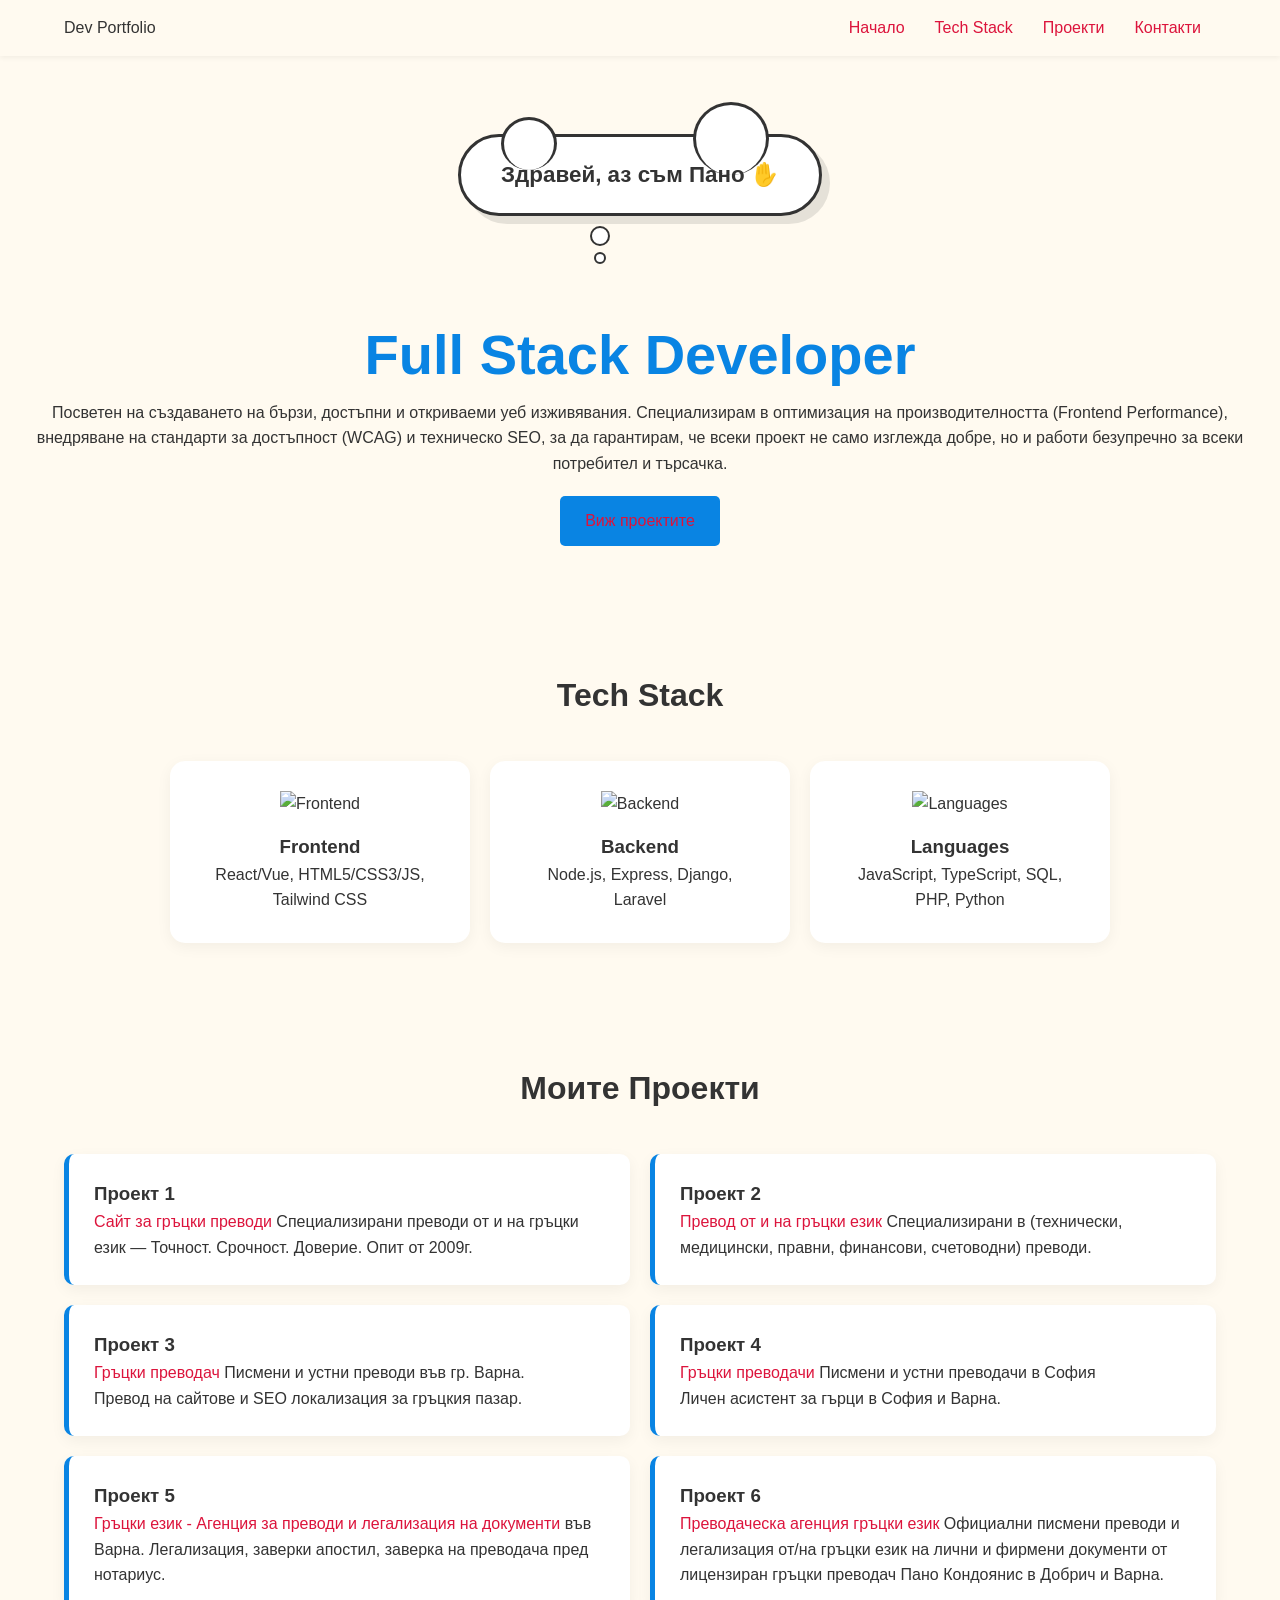
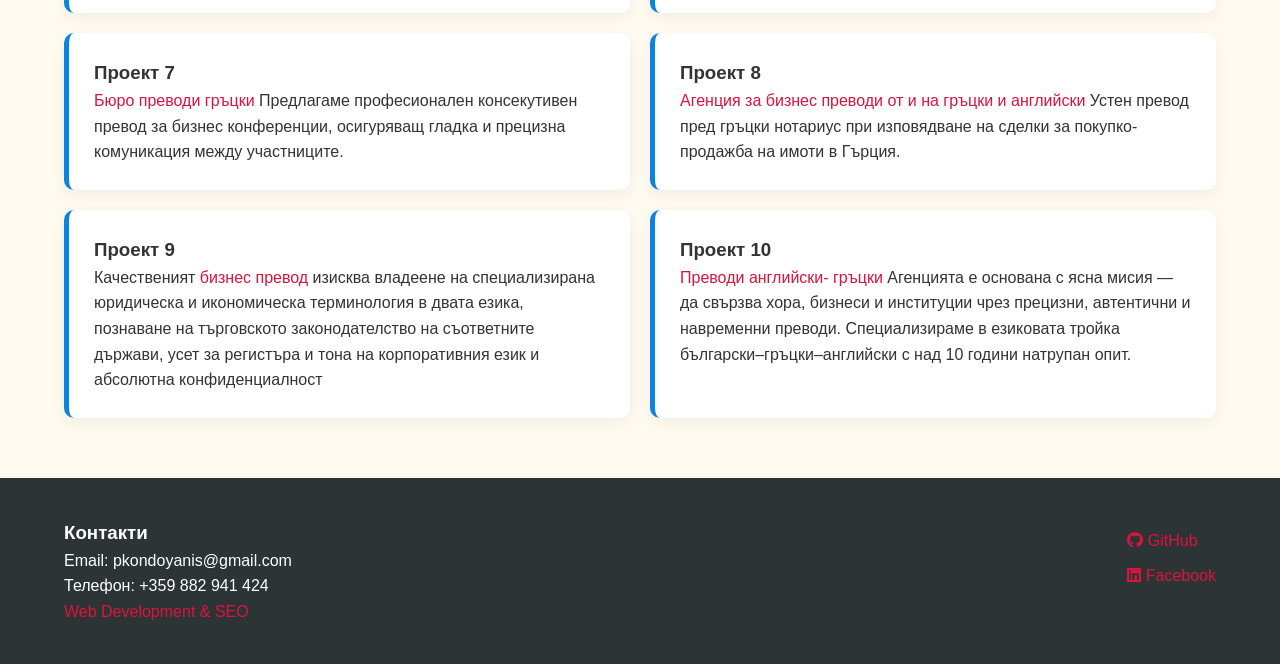
==== index.html @ e57775bc "упдате" ====
<!DOCTYPE html>
<html lang="bg">
<head>
    <meta charset="UTF-8">
    <meta name="viewport" content="width=device-width, initial-scale=1.0">
    <title>Full Stack Dev | Portfolio</title>
    <link rel="stylesheet" href="style.css">
    <link rel="stylesheet" href="https://cdnjs.cloudflare.com/ajax/libs/font-awesome/6.0.0/css/all.min.css">
</head>
<body>

    <nav>
        <div class="nav-container">
            <div class="logo">Dev Portfolio</div>
            <button class="hamburger" id="hamburger" aria-label="Menu">
                <i class="fas fa-bars"></i>
            </button>
            <ul class="nav-links" id="nav-links">
                <li><a href="#hero">Начало</a></li>
                <li><a href="#tech-stack">Tech Stack</a></li>
                <li><a href="#projects">Проекти</a></li>
                <li><a href="#contact">Контакти</a></li>
            </ul>
        </div>
    </nav>

  <header id="hero" class="hero">
    <div class="hero-content">
        <div class="cloud-wrapper">
            <div class="cloud-bubble">
                Здравей, аз съм Пано <span class="wave">✋</span>
            </div>
            <div class="cloud-dots">
                <div class="circle large"></div>
                <div class="circle small"></div>
            </div>
        </div>

        <h1> <span class="highlight">Full Stack Developer</span></h1>
        <p>Посветен на създаването на бързи, достъпни и откриваеми уеб изживявания. Специализирам в оптимизация на производителността (Frontend Performance), внедряване на стандарти за достъпност (WCAG) и техническо SEO, за да гарантирам, че всеки проект не само изглежда добре, но и работи безупречно за всеки потребител и търсачка.</p>
        <a href="#projects" class="btn">Виж проектите</a>
    </div>
</header>

    <section id="tech-stack" class="section">
        <h2 class="section-title">Tech Stack</h2>
        <div class="tech-container">
            <div class="tech-box">
                <img src="https://cdn-icons-png.flaticon.com/512/2210/2210153.png" alt="Frontend">
                <h3>Frontend</h3>
                <p>React/Vue, HTML5/CSS3/JS, Tailwind CSS</p>
            </div>
            <div class="tech-box">
                <img src="https://cdn-icons-png.flaticon.com/512/8099/8099241.png" alt="Backend">
                <h3>Backend</h3>
                <p>Node.js, Express, Django, Laravel</p>
            </div>
            <div class="tech-box">
                <img src="https://cdn-icons-png.flaticon.com/512/2721/2721620.png" alt="Languages">
                <h3>Languages</h3>
                <p>JavaScript, TypeScript, SQL, PHP, Python</p>
            </div>
        </div>
    </section>

    <section id="projects" class="section bg-alt">
        <h2 class="section-title">Моите Проекти</h2>
        <div class="project-grid">
            <div class="project-card"><h3>Проект 1</h3><p><a href="https://royal-band-5511.tel803.workers.dev/" target="_blank">Сайт за гръцки преводи</a> Специализирани преводи от и на гръцки език — Точност. Срочност. Доверие. Опит от 2009г.</p></div>
            <div class="project-card"><h3>Проект 2</h3><p><a href="https://elpak.github.io/greek-translation-services/" target="_blank">Превод от и на гръцки език</a> Специализирани в (технически, медицински, правни, финансови, счетоводни) преводи.</p></div>
            <div class="project-card"><h3>Проект 3</h3><p><a href="https://greek-translation-services.vercel.app/" target="_blank">Гръцки преводач</a> Писмени и устни преводи във гр. Варна.</p>Превод на сайтове и SEO локализация за гръцкия пазар.</div>
            <div class="project-card"><h3>Проект 4</h3><p><a href="https://greek-interpreter.netlify.app/" target="_blank">Гръцки преводачи</a> Писмени и устни преводачи в София</p> Личен асистент за гърци в София и Варна.</p></div>
            <div class="project-card"><h3>Проект 5</h3><p><a href="https://sites.google.com/view/gratski-prevodi-varna/" target="_blank">Гръцки език - Агенция за преводи и легализация на документи</a> във Варна. Легализация, заверки апостил, заверка на преводача пред нотариус.</p></div>
            <div class="project-card"><h3>Проект 6</h3><p><a href="https://zebra-minus-78785251.figma.site/" target="_blank">Преводаческа агенция гръцки език</a> Официални писмени преводи и легализация от/на гръцки език на лични и фирмени документи от лицензиран гръцки преводач Пано Кондоянис в Добрич и Варна.</p></div>
            <div class="project-card"><h3>Проект 7</h3><p><a href="https://prevodi-gratski.lovable.app/" target="_blank">Бюро преводи гръцки</a> Предлагаме професионален консекутивен превод за бизнес конференции, осигуряващ гладка и прецизна комуникация между участниците.</p></div>
            <div class="project-card"><h3>Проект 8</h3><p><a href="https://gratski-prevodach-varna.tilda.ws/" target="_blank">Агенция за бизнес преводи от и на гръцки и английски</a> Устен превод пред гръцки нотариус при изповядване на сделки за покупко-продажба на имоти в Гърция.</p></div>
            <div class="project-card"><h3>Проект 9</h3><p>Качественият <a href="https://prevodi.elpak.net/" target="_blank">бизнес превод</a> изисква владеене на специализирана юридическа и икономическа терминология в двата езика, познаване на търговското законодателство на съответните държави, усет за регистъра и тона на корпоративния език и абсолютна конфиденциалност</p></div>
            <div class="project-card"><h3>Проект 10</h3><p><a href="https://prevodi-trilingva-dqwbg82.gamma.site/" target="_blank">Преводи английски- гръцки</a> Агенцията е основана с ясна мисия — да свързва хора, бизнеси и институции чрез прецизни, автентични и навременни преводи. Специализираме в езиковата тройка български–гръцки–английски с над 10 години натрупан опит. </p></div>
        </div>
    </section>

    <footer id="contact">
        <div class="footer-container">
            <div class="footer-left">
                <h3>Контакти</h3>
                <p>Email: pkondoyanis@gmail.com</p>
                <p>Телефон: +359 882 941 424</p>
                <p><a href="https://blog7.org" target="_blank">Web Development & SEO</a></p>
            </div>
            <div class="footer-right">

                <div class="social-links">
                    <a href="https://github.com/elpak" target="_blank"><i class="fab fa-github"></i> GitHub</a>
                    <a href="https://www.facebook.com/pkontoyannis/" target="_blank"><i class="fab fa-linkedin"></i> Facebook</a>
                </div>
            </div>
        </div>
    </footer>

    <script src="script.js"></script>
</body>
</html>
---- style.css ----
/* Base */
* { margin: 0; padding: 0; box-sizing: border-box; }

body {
    background-color: #fffaf0;
    color: #333;
    font-family: 'Segoe UI', sans-serif;
    line-height: 1.6;
    padding-top: 70px;
}

/* Nav */
nav { background: #fffaf0; position: fixed; top: 0; width: 100%; z-index: 1000; box-shadow: 0 2px 5px rgba(0,0,0,0.05); }
.nav-container { display: flex; justify-content: space-between; align-items: center; padding: 15px 5%; }
.hamburger { background: none; border: none; font-size: 1.5rem; cursor: pointer; }
.nav-links { position: absolute; top: 60px; left: 0; width: 100%; background: #fffaf0; display: none; flex-direction: column; text-align: center; list-style: none; border-top: 1px solid #eee; }
.nav-links.active { display: flex; }
.nav-links li a { display: block; padding: 15px; text-decoration: none; color: #333; font-weight: 500; }

.cloud-wrapper {
    display: flex;
    flex-direction: column;
    align-items: center;
    justify-content: center;
    margin-bottom: 40px;
    width: 100%;
}

.cloud-bubble {
    position: relative;
    background: #ffffff;
    border: 3px solid #333;
    border-radius: 50px;
    padding: 20px 40px;
    font-size: 1.4rem;
    font-weight: 800;
    color: #333;
    box-shadow: 8px 8px 0px rgba(0, 0, 0, 0.1);
    z-index: 2;
}

.cloud-bubble::before,
.cloud-bubble::after {
    content: '';
    position: absolute;
    background: #ffffff;
    border: 3px solid #333;
    z-index: -1;
}

.cloud-bubble::before {
    width: 50px;
    height: 50px;
    top: -20px;
    left: 40px;
    border-radius: 50%;
    border-bottom: none;
}

.cloud-bubble::after {
    width: 70px;
    height: 70px;
    top: -35px;
    right: 50px;
    border-radius: 50%;
    border-bottom: none;
}

.cloud-dots {
    display: flex;
    flex-direction: column;
    align-items: center;
    margin-top: 10px;
    margin-right: 80px;
}

.circle {
    background: #ffffff;
    border: 2px solid #333;
    border-radius: 50%;
    margin-bottom: 6px;
}

.circle.large {
    width: 20px;
    height: 20px;
}

.circle.small {
    width: 12px;
    height: 12px;
}

.wave {
    display: inline-block;
    animation: wave-animation 2.5s infinite;
    transform-origin: 70% 70%;
}

@keyframes wave-animation {
    0%, 100% { transform: rotate(0deg); }
    10%, 30% { transform: rotate(14deg); }
    20% { transform: rotate(-8deg); }
    40% { transform: rotate(-4deg); }
    50% { transform: rotate(10deg); }
}

/* Hero */
.hero { height: 60vh; display: flex; align-items: center; justify-content: center; text-align: center; padding: 0 20px; }
.hero h1 { font-size: 2.2rem; }
.highlight { color: #0984e3; }
.btn { display: inline-block; padding: 12px 25px; background: #0984e3; color: white; text-decoration: none; border-radius: 5px; margin-top: 20px; }

/* Tech Stack */
.section { padding: 60px 5%; }
.section-title { text-align: center; margin-bottom: 40px; font-size: 2rem; }

.tech-container {
    display: flex;
    flex-direction: column;
    gap: 20px;
}

.tech-box {
    background: white;
    padding: 30px;
    border-radius: 15px;
    text-align: center;
    box-shadow: 0 4px 15px rgba(0,0,0,0.05);
}

.tech-box img {
    width: 60px;
    height: 60px;
    margin-bottom: 15px;
}

/* Projects */
.project-grid {
    display: grid;
    grid-template-columns: 1fr;
    gap: 20px;
}

.project-card {
    background: white;
    padding: 25px;
    border-radius: 10px;
    border-left: 5px solid #0984e3;
    box-shadow: 0 5px 15px rgba(0,0,0,0.05);
}
/* Links */
a,
a:visited,
a:hover,
a:active {
    color: crimson !important;
    text-decoration: none;
}

nav a,
nav a:visited,
footer a,
footer a:visited {
    color: crimson !important;
}

/* Footer */
footer { background: #2d3436; color: white; padding: 40px 5%; }
.footer-container { display: flex; flex-direction: column; gap: 30px; }
.social-links a { color: #aaa; text-decoration: none; display: block; margin-top: 10px; }

/* Desktop Version */
@media (min-width: 768px) {
    .hamburger { display: none; }
    .nav-links { display: flex; flex-direction: row; position: static; width: auto; border: none; }
    .nav-links li a { padding: 0 15px; }

    .tech-container {
        flex-direction: row;
        justify-content: center;
    }
    .tech-box { flex: 1; max-width: 300px; }

    .project-grid {
        grid-template-columns: 1fr 1fr; /* 2 колони на десктоп */
    }

    .footer-container {
        flex-direction: row;
        justify-content: space-between;
    }

    .hero h1 { font-size: 3.5rem; }
}
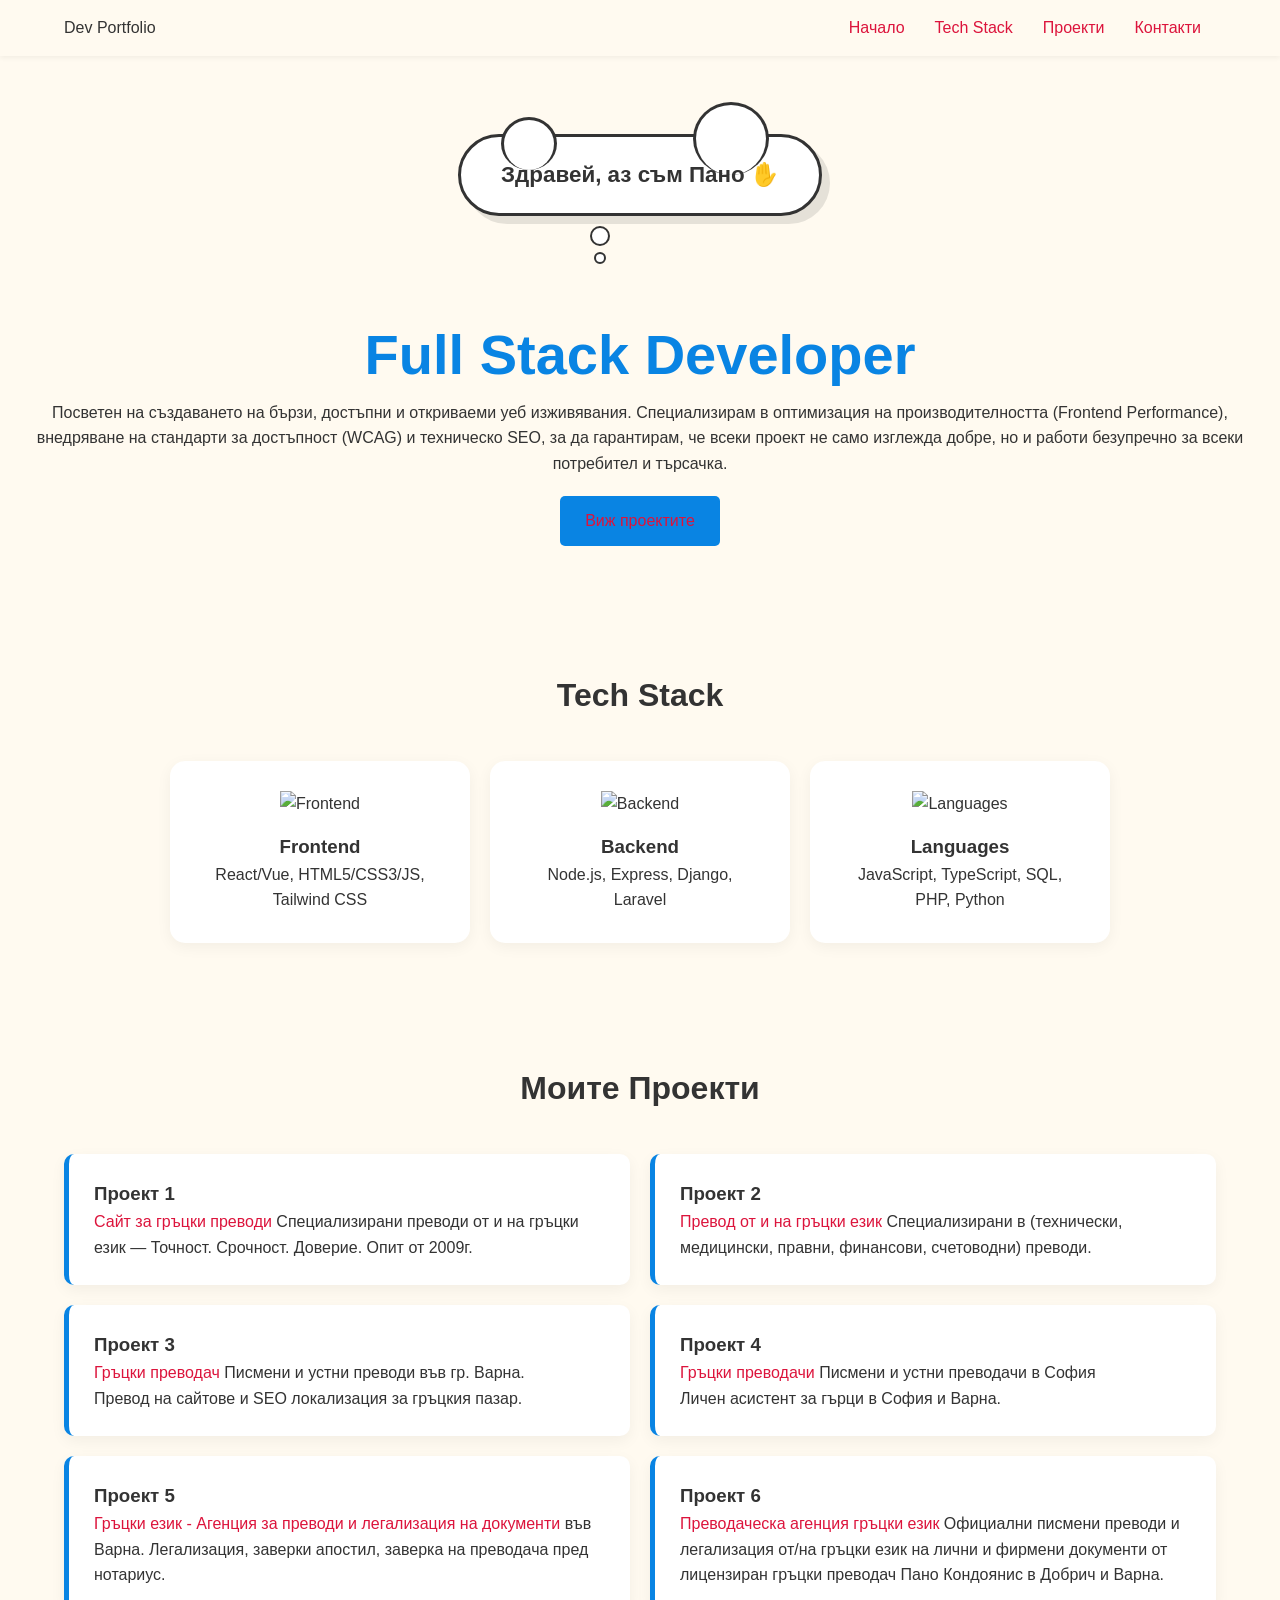
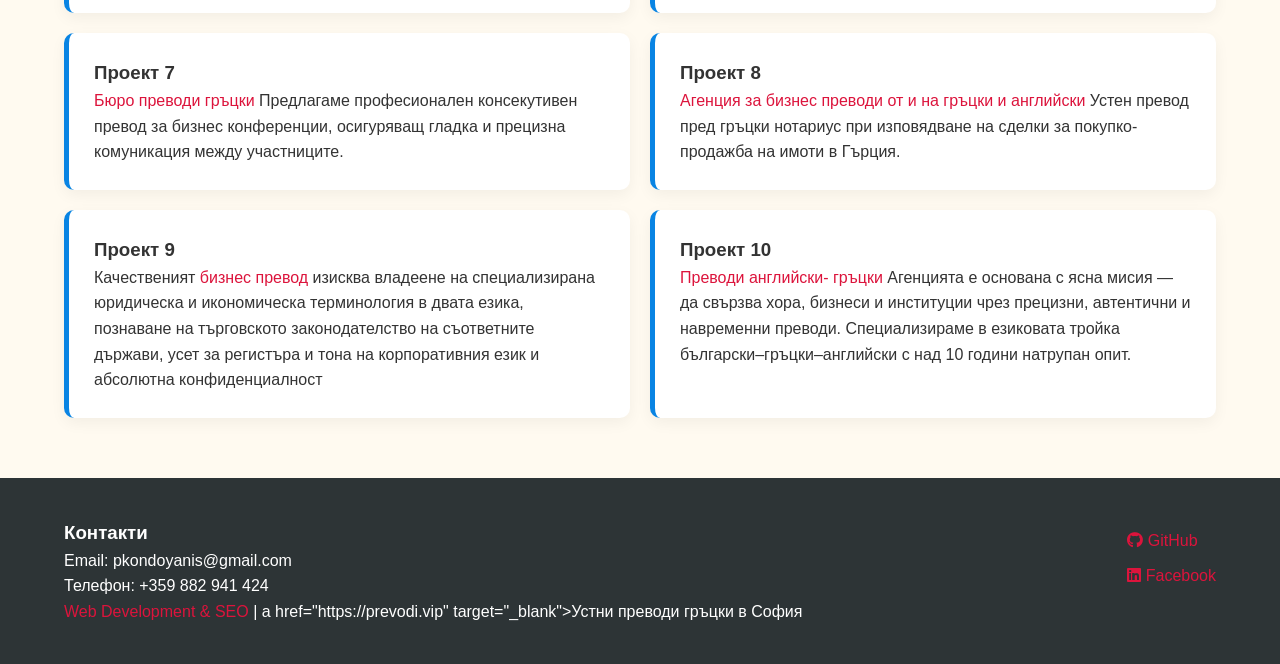
==== commit fdc0e747: "Add new link for translation services in footer" ====
--- a/index.html
+++ b/index.html
@@ -3,6 +3,7 @@
 <head>
     <meta charset="UTF-8">
     <meta name="viewport" content="width=device-width, initial-scale=1.0">
+    <meta name="google-site-verification" content="k71op_gUluDz7SRSH3FgxTsUaLcIEqt1rFbhGIMDWec" />
     <title>Full Stack Dev | Portfolio</title>
     <link rel="stylesheet" href="style.css">
     <link rel="stylesheet" href="https://cdnjs.cloudflare.com/ajax/libs/font-awesome/6.0.0/css/all.min.css">
@@ -85,7 +86,7 @@
                 <h3>Контакти</h3>
                 <p>Email: pkondoyanis@gmail.com</p>
                 <p>Телефон: +359 882 941 424</p>
-                <p><a href="https://blog7.org" target="_blank">Web Development & SEO</a></p>
+                <p><a href="https://blog7.org" target="_blank">Web Development & SEO</a> | a href="https://prevodi.vip" target="_blank">Устни преводи гръцки в София</a>  </p>
             </div>
             <div class="footer-right">
 
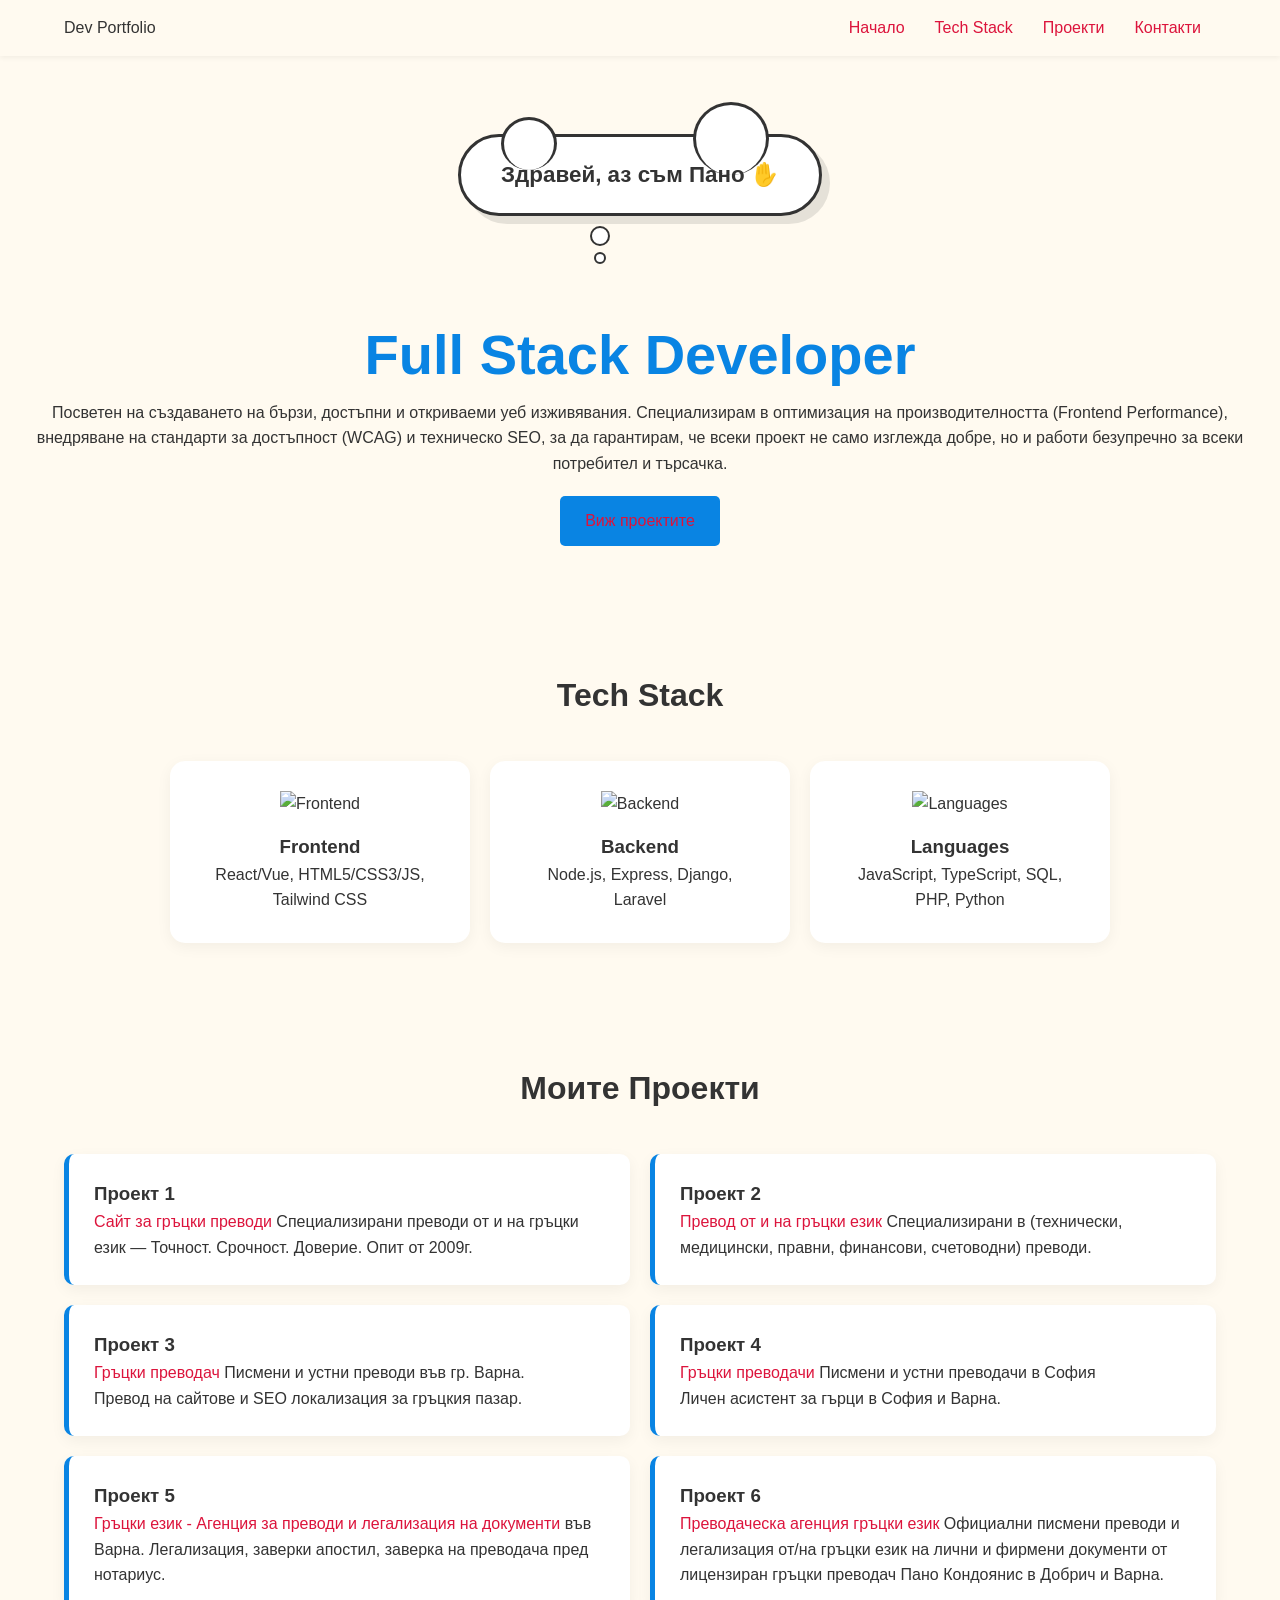
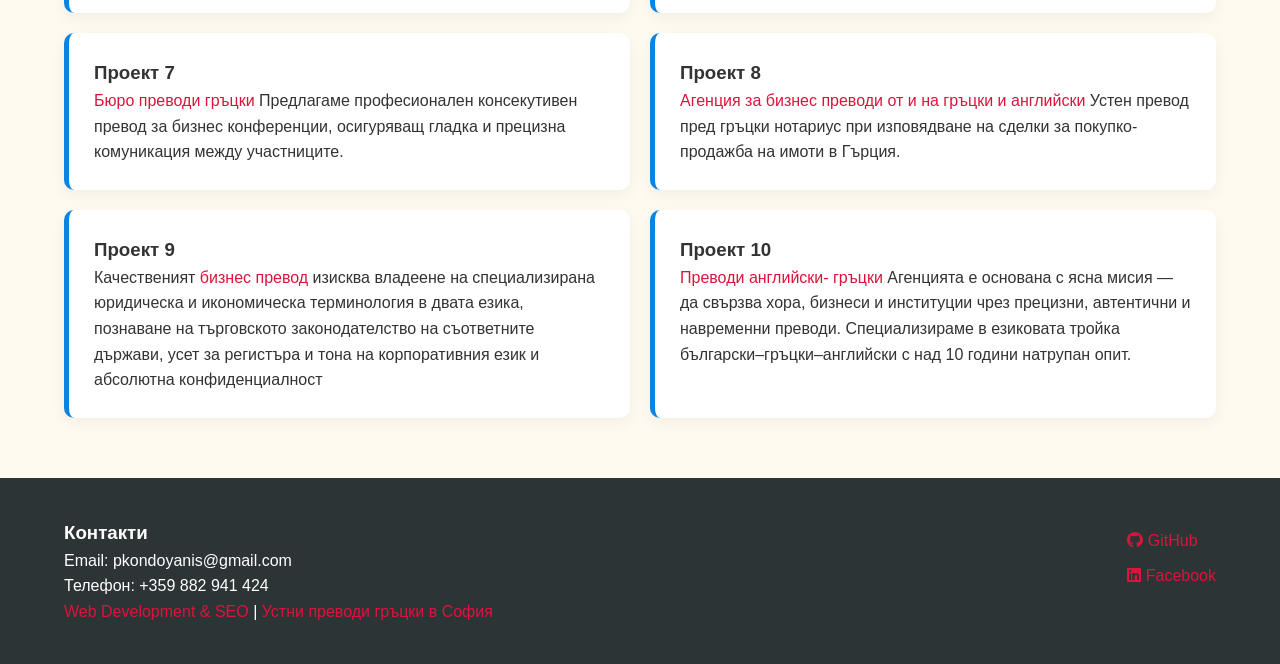
==== commit 71dd39f4: "Fix anchor tag formatting in footer section" ====
--- a/index.html
+++ b/index.html
@@ -86,7 +86,7 @@
                 <h3>Контакти</h3>
                 <p>Email: pkondoyanis@gmail.com</p>
                 <p>Телефон: +359 882 941 424</p>
-                <p><a href="https://blog7.org" target="_blank">Web Development & SEO</a> | a href="https://prevodi.vip" target="_blank">Устни преводи гръцки в София</a>  </p>
+                <p><a href="https://blog7.org" target="_blank">Web Development & SEO</a> | <a href="https://prevodi.vip" target="_blank">Устни преводи гръцки в София</a></p>
             </div>
             <div class="footer-right">
 
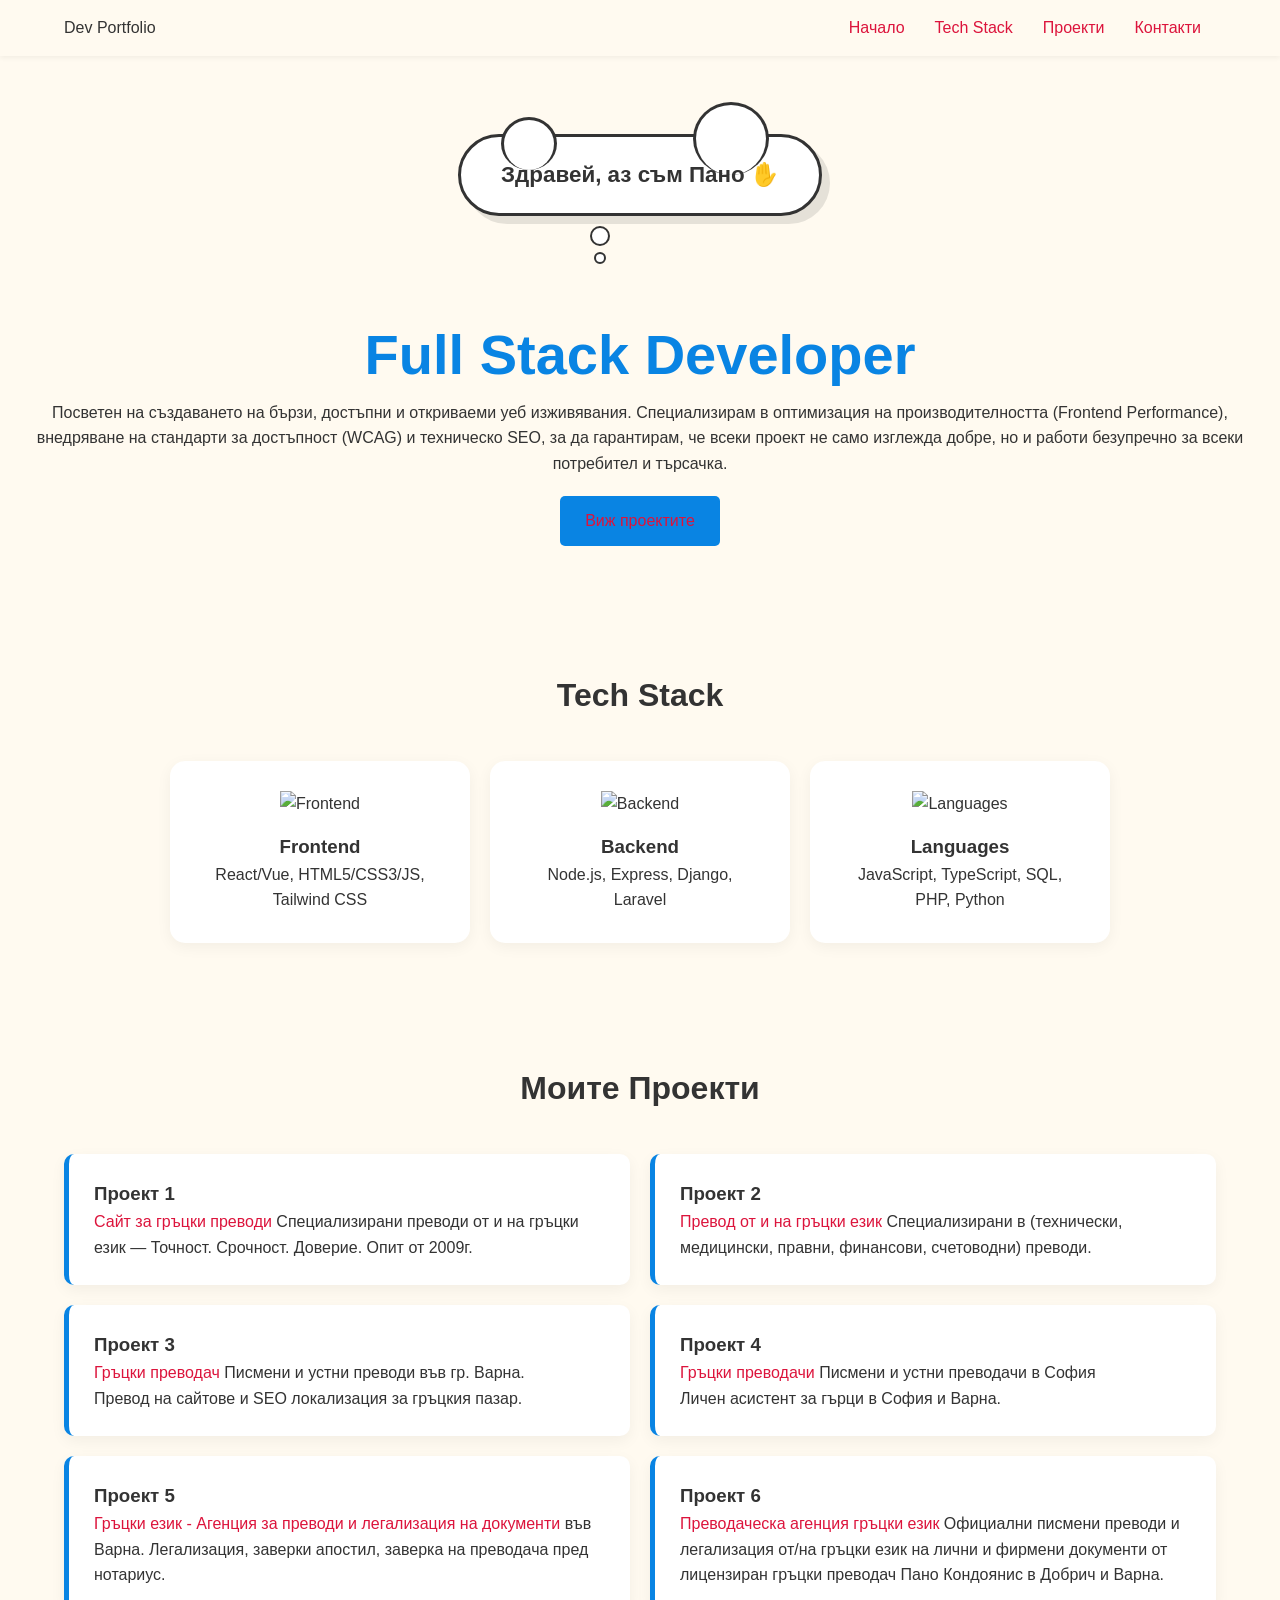
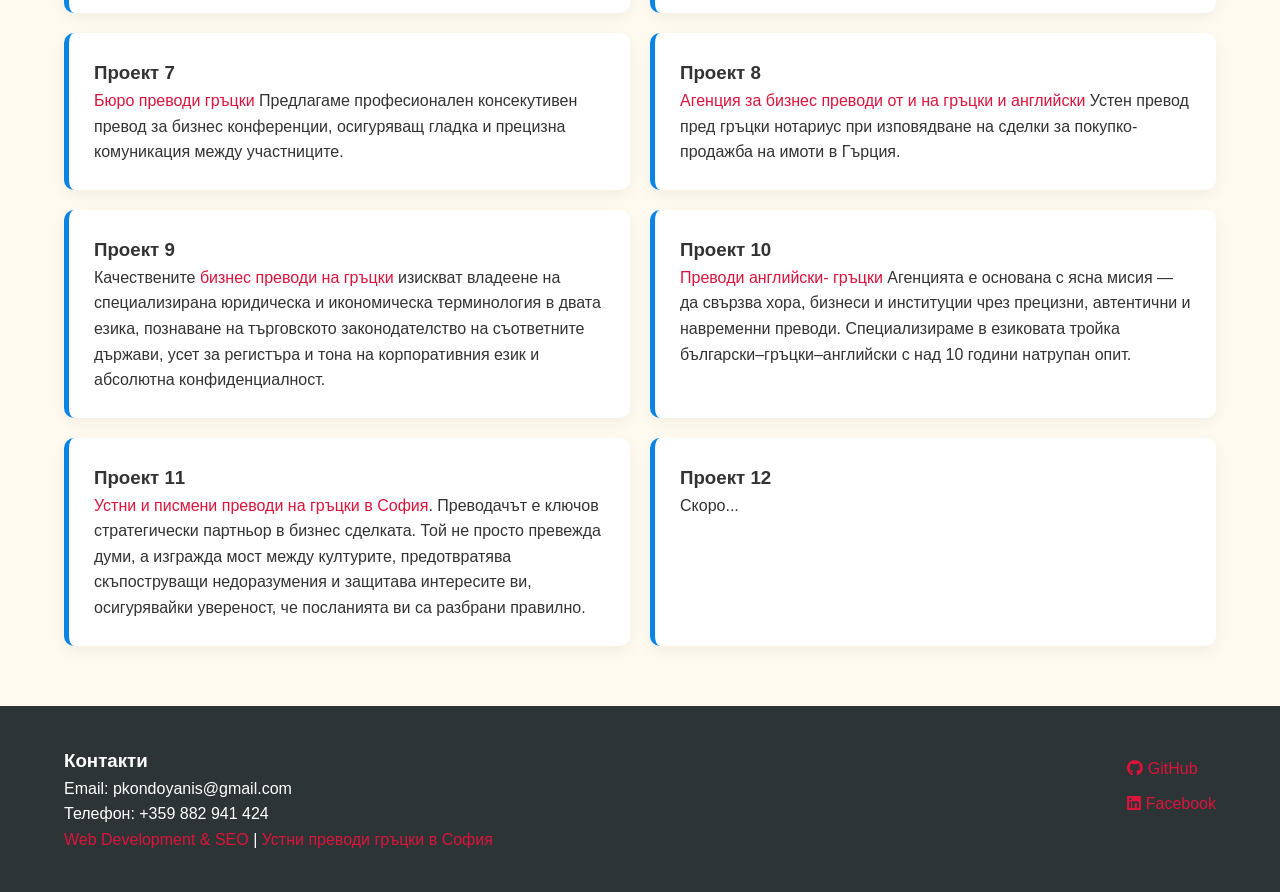
==== commit fa764b48: "Revise project cards and add new entries Updated project descriptions and added new projects." ====
--- a/index.html
+++ b/index.html
@@ -75,9 +75,11 @@
             <div class="project-card"><h3>Проект 6</h3><p><a href="https://zebra-minus-78785251.figma.site/" target="_blank">Преводаческа агенция гръцки език</a> Официални писмени преводи и легализация от/на гръцки език на лични и фирмени документи от лицензиран гръцки преводач Пано Кондоянис в Добрич и Варна.</p></div>
             <div class="project-card"><h3>Проект 7</h3><p><a href="https://prevodi-gratski.lovable.app/" target="_blank">Бюро преводи гръцки</a> Предлагаме професионален консекутивен превод за бизнес конференции, осигуряващ гладка и прецизна комуникация между участниците.</p></div>
             <div class="project-card"><h3>Проект 8</h3><p><a href="https://gratski-prevodach-varna.tilda.ws/" target="_blank">Агенция за бизнес преводи от и на гръцки и английски</a> Устен превод пред гръцки нотариус при изповядване на сделки за покупко-продажба на имоти в Гърция.</p></div>
-            <div class="project-card"><h3>Проект 9</h3><p>Качественият <a href="https://prevodi.elpak.net/" target="_blank">бизнес превод</a> изисква владеене на специализирана юридическа и икономическа терминология в двата езика, познаване на търговското законодателство на съответните държави, усет за регистъра и тона на корпоративния език и абсолютна конфиденциалност</p></div>
+            <div class="project-card"><h3>Проект 9</h3><p>Качествените <a href="https://prevodi.elpak.net/" target="_blank">бизнес преводи на гръцки</a> изискват владеене на специализирана юридическа и икономическа терминология в двата езика, познаване на търговското законодателство на съответните държави, усет за регистъра и тона на корпоративния език и абсолютна конфиденциалност.</p></div>
             <div class="project-card"><h3>Проект 10</h3><p><a href="https://prevodi-trilingva-dqwbg82.gamma.site/" target="_blank">Преводи английски- гръцки</a> Агенцията е основана с ясна мисия — да свързва хора, бизнеси и институции чрез прецизни, автентични и навременни преводи. Специализираме в езиковата тройка български–гръцки–английски с над 10 години натрупан опит. </p></div>
-        </div>
+            <div class="project-card"><h3>Проект 11</h3><p> <a href="https://prevodi.vip/" target="_blank">Устни и писмени преводи на гръцки в София</a>. Преводачът е ключов стратегически партньор в бизнес сделката. Той не просто превежда думи, а изгражда мост между културите, предотвратява скъпоструващи недоразумения и защитава интересите ви, осигурявайки увереност, че посланията ви са разбрани правилно. </p></div>
+            <div class="project-card"><h3>Проект 12</h3><p>Скоро...</p>
+                </div>
     </section>
 
     <footer id="contact">
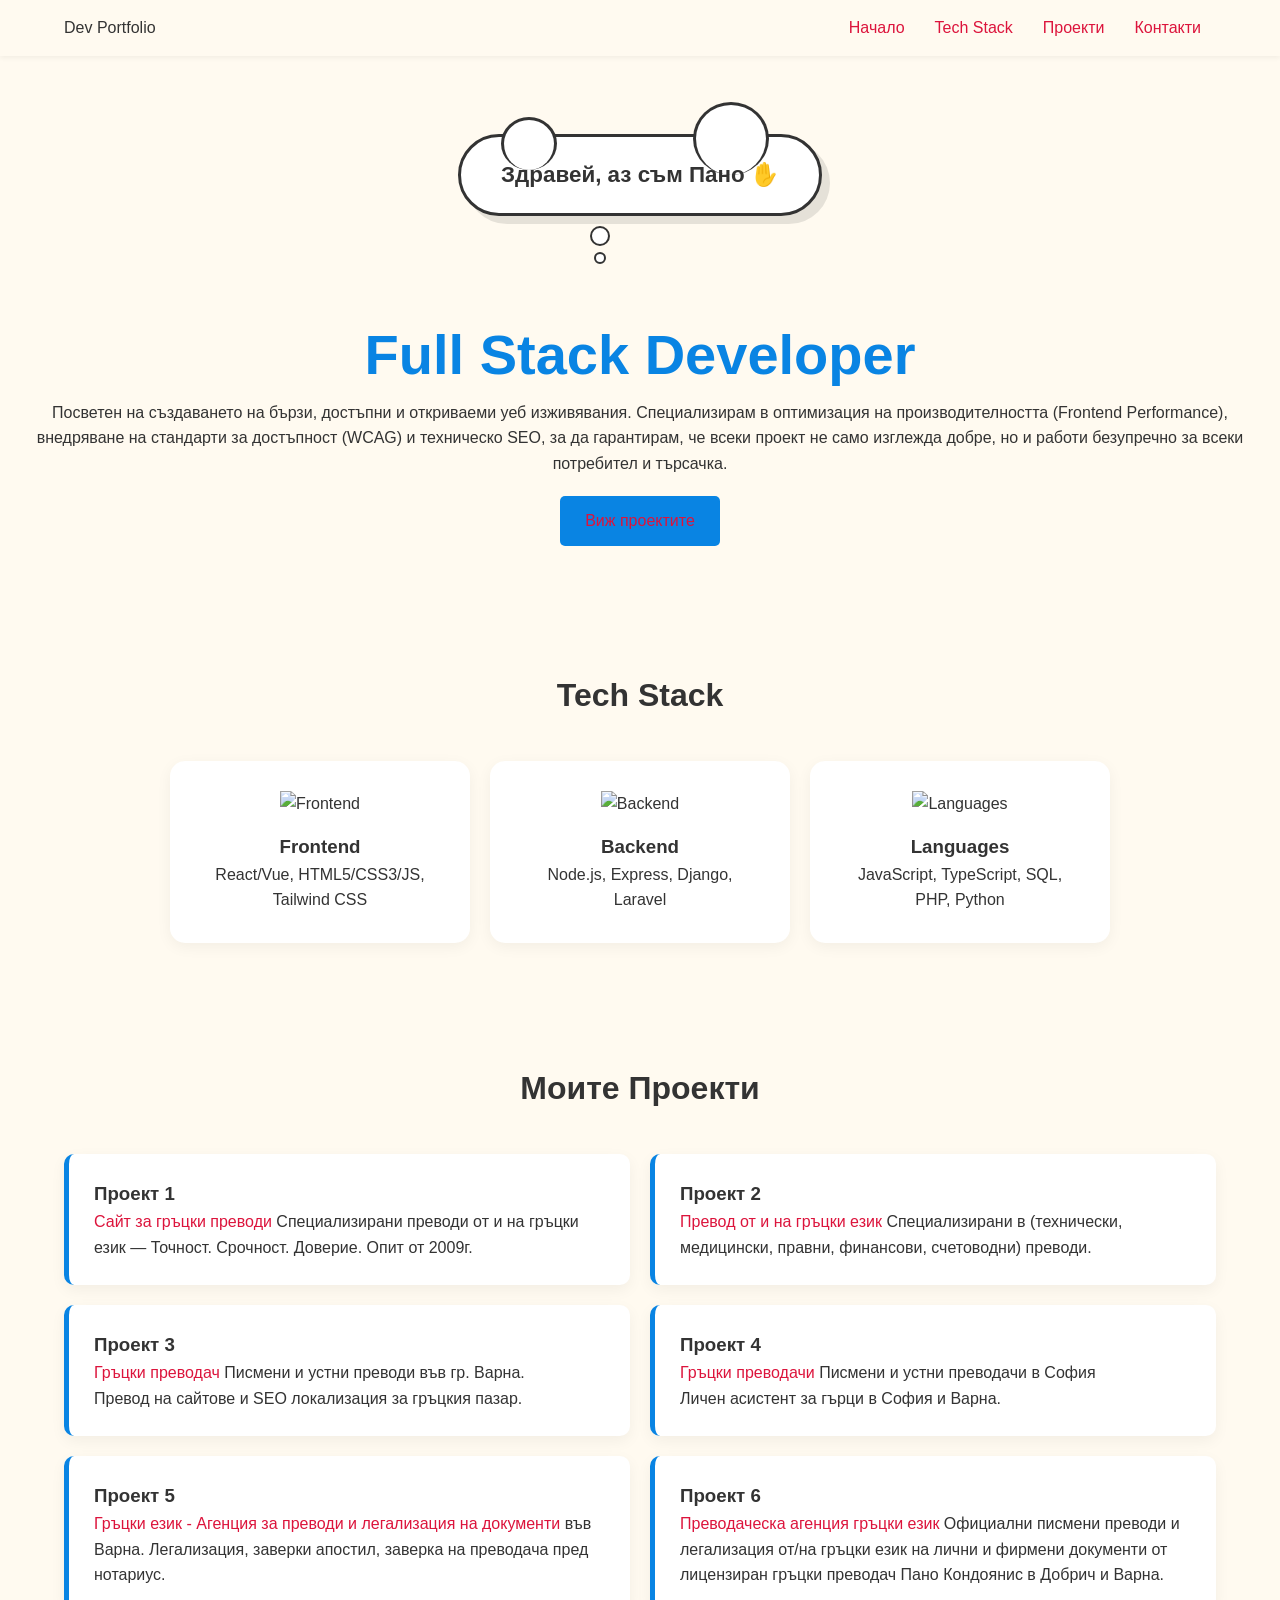
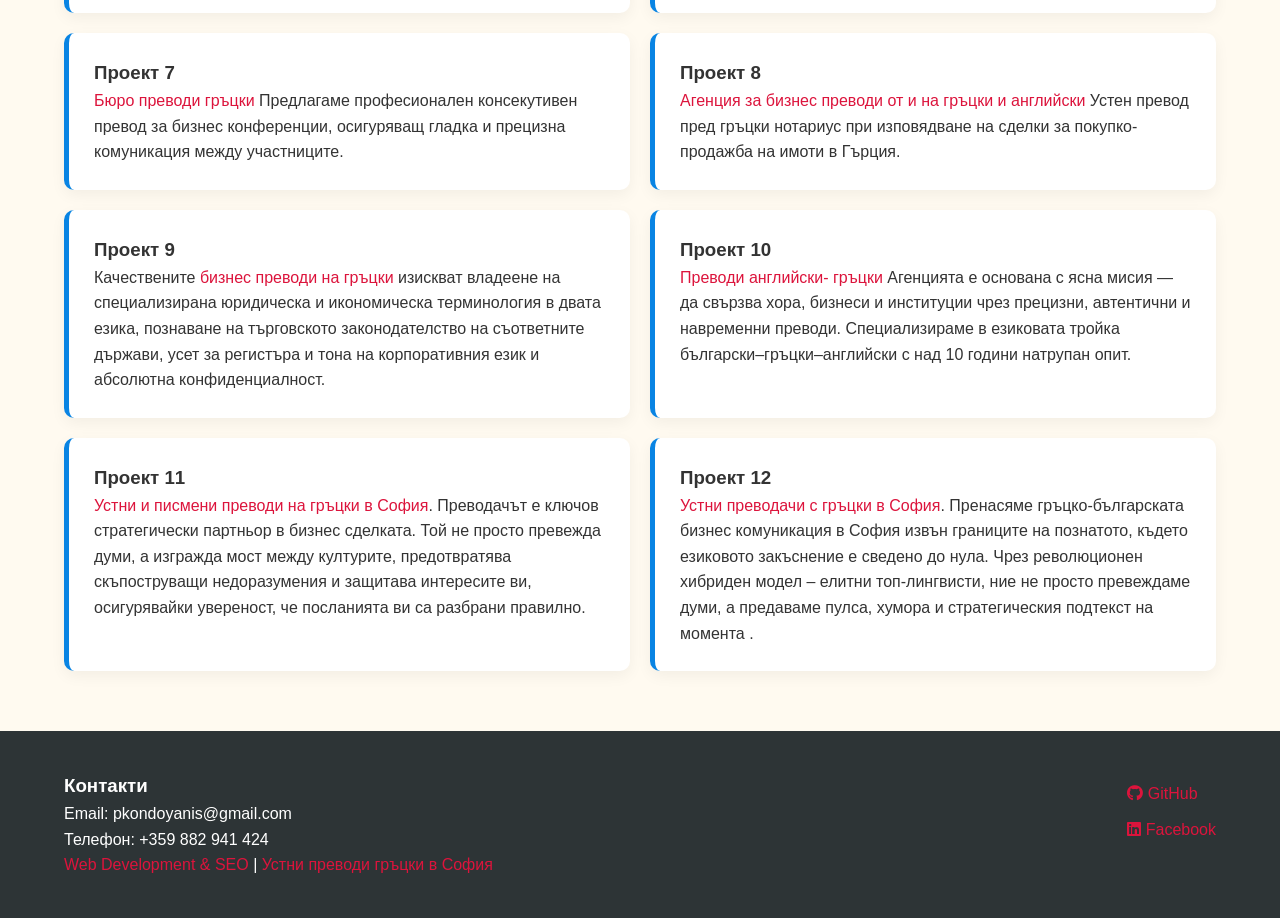
==== commit d6172da3: "Update project 12 with new link and description" ====
--- a/index.html
+++ b/index.html
@@ -78,7 +78,7 @@
             <div class="project-card"><h3>Проект 9</h3><p>Качествените <a href="https://prevodi.elpak.net/" target="_blank">бизнес преводи на гръцки</a> изискват владеене на специализирана юридическа и икономическа терминология в двата езика, познаване на търговското законодателство на съответните държави, усет за регистъра и тона на корпоративния език и абсолютна конфиденциалност.</p></div>
             <div class="project-card"><h3>Проект 10</h3><p><a href="https://prevodi-trilingva-dqwbg82.gamma.site/" target="_blank">Преводи английски- гръцки</a> Агенцията е основана с ясна мисия — да свързва хора, бизнеси и институции чрез прецизни, автентични и навременни преводи. Специализираме в езиковата тройка български–гръцки–английски с над 10 години натрупан опит. </p></div>
             <div class="project-card"><h3>Проект 11</h3><p> <a href="https://prevodi.vip/" target="_blank">Устни и писмени преводи на гръцки в София</a>. Преводачът е ключов стратегически партньор в бизнес сделката. Той не просто превежда думи, а изгражда мост между културите, предотвратява скъпоструващи недоразумения и защитава интересите ви, осигурявайки увереност, че посланията ви са разбрани правилно. </p></div>
-            <div class="project-card"><h3>Проект 12</h3><p>Скоро...</p>
+            <div class="project-card"><h3>Проект 12</h3><p><a href="https://greek-prevodi.techboxood.workers.dev/" target="_blank">Устни преводачи с гръцки в София</a>. Пренасяме гръцко-българската бизнес комуникация в София извън границите на познатото, където езиковото закъснение е сведено до нула. Чрез революционен хибриден модел – елитни топ-лингвисти, ние не просто превеждаме думи, а предаваме пулса, хумора и стратегическия подтекст на момента .</p>
                 </div>
     </section>
 
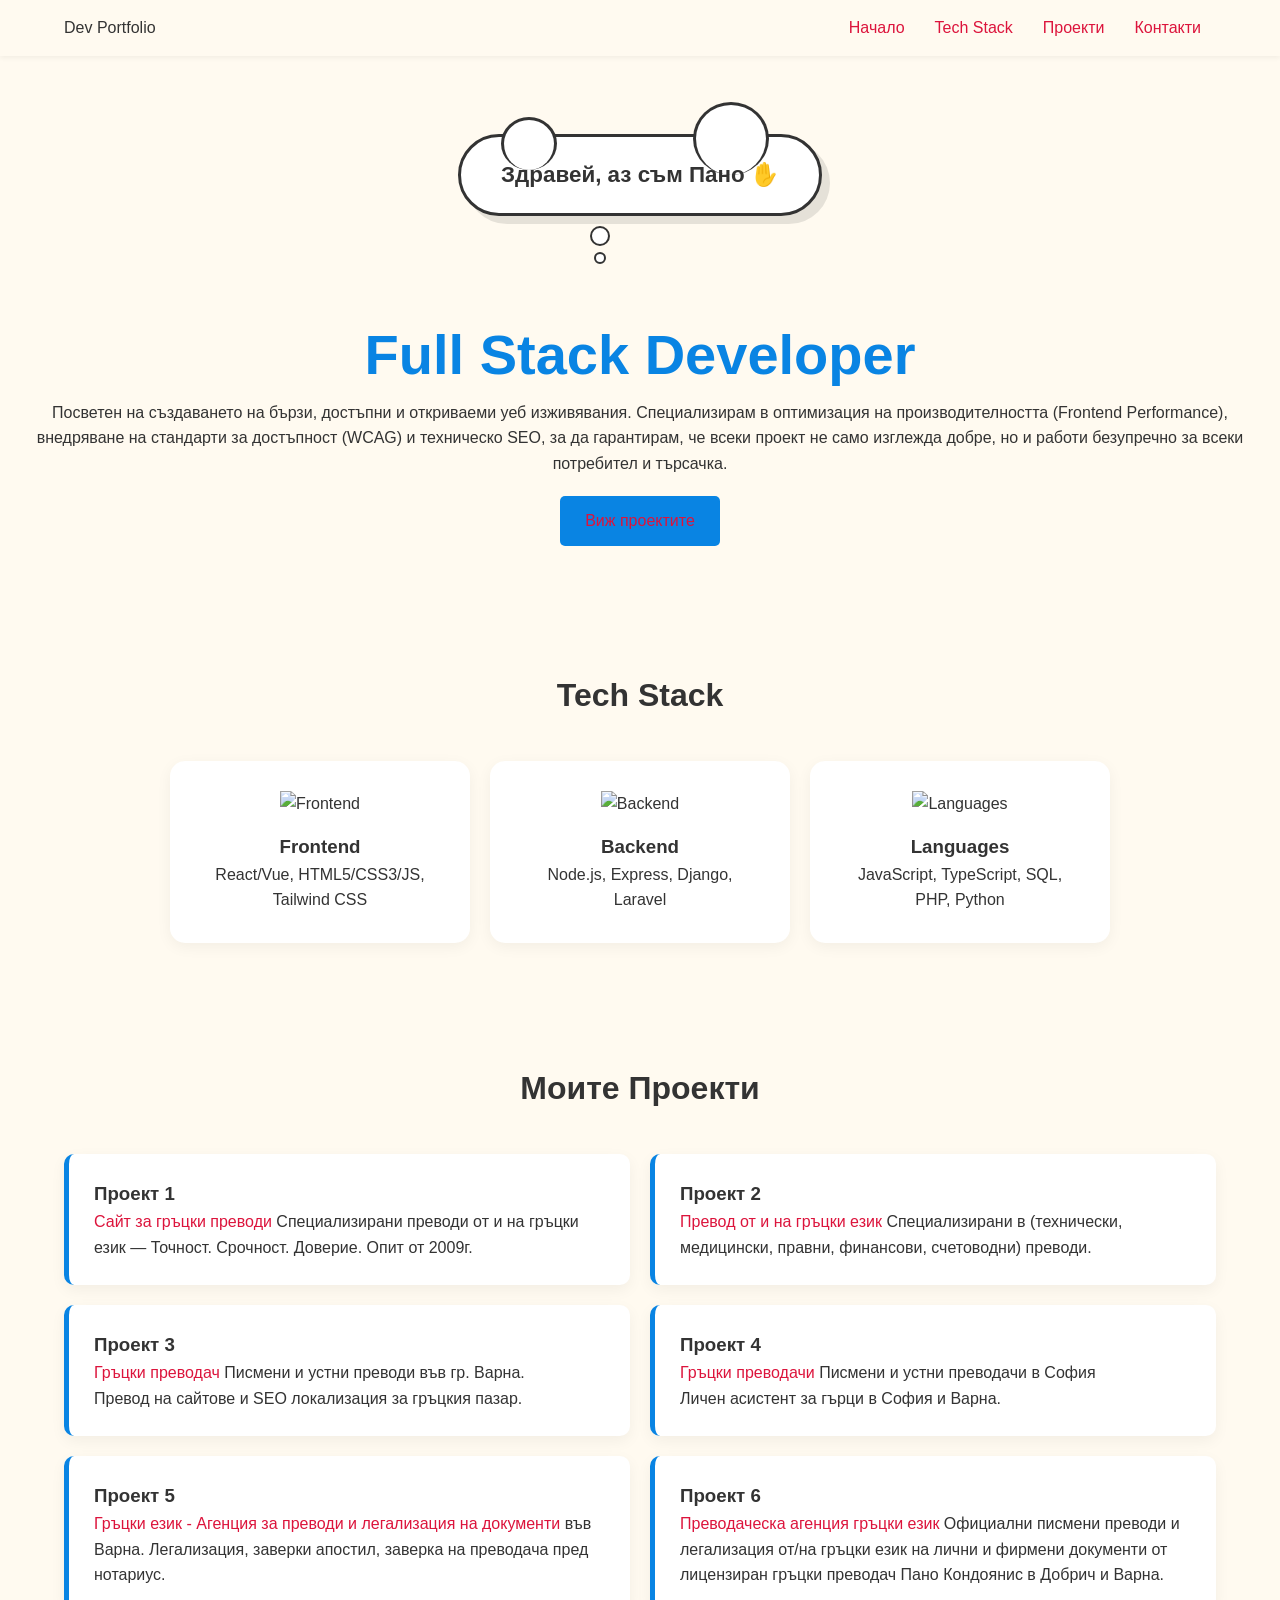
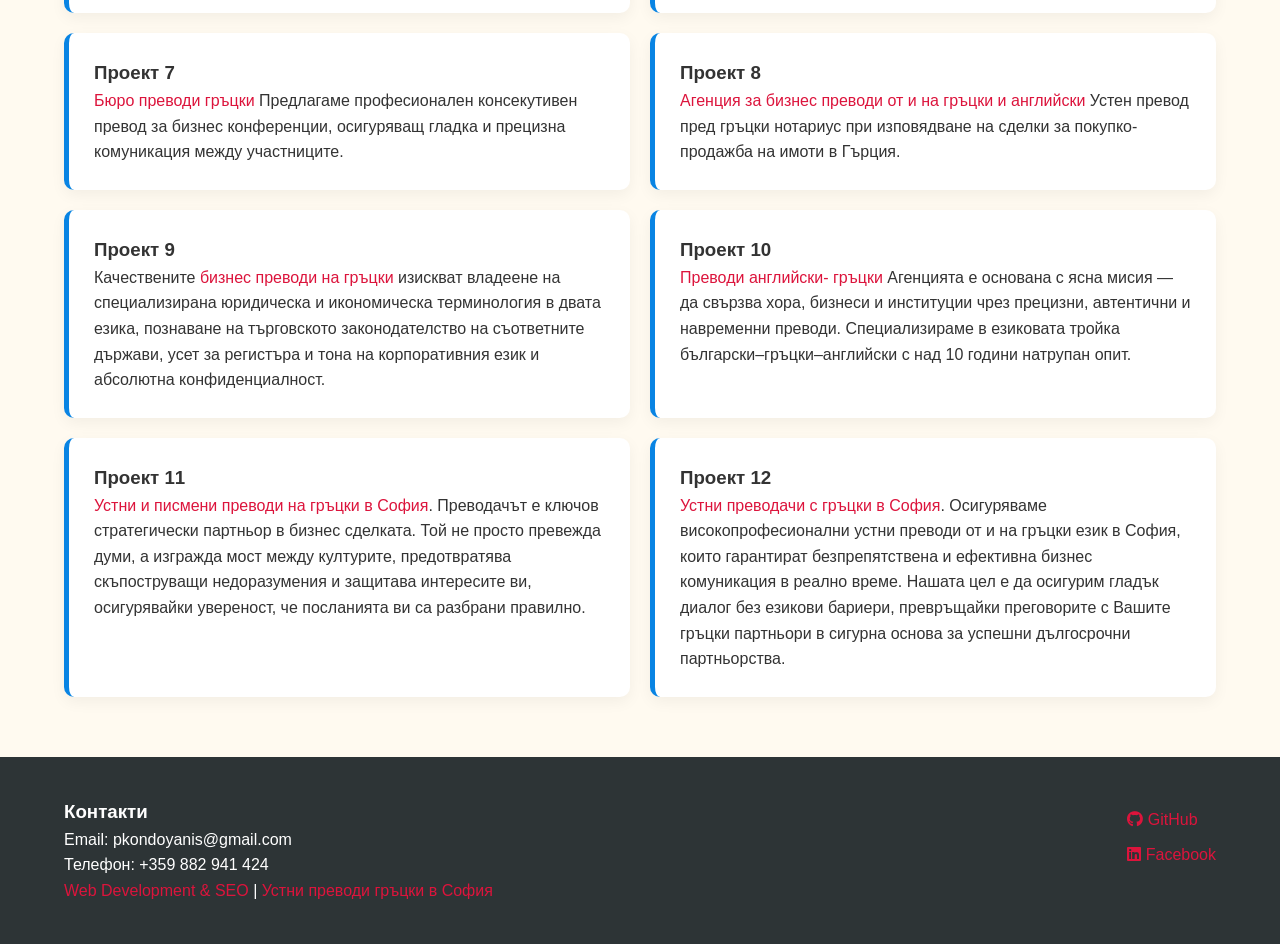
==== commit 94cd18c4: "Revise project 12 details in index.html Updated project 12 description for clarity and professionali" ====
--- a/index.html
+++ b/index.html
@@ -78,7 +78,7 @@
             <div class="project-card"><h3>Проект 9</h3><p>Качествените <a href="https://prevodi.elpak.net/" target="_blank">бизнес преводи на гръцки</a> изискват владеене на специализирана юридическа и икономическа терминология в двата езика, познаване на търговското законодателство на съответните държави, усет за регистъра и тона на корпоративния език и абсолютна конфиденциалност.</p></div>
             <div class="project-card"><h3>Проект 10</h3><p><a href="https://prevodi-trilingva-dqwbg82.gamma.site/" target="_blank">Преводи английски- гръцки</a> Агенцията е основана с ясна мисия — да свързва хора, бизнеси и институции чрез прецизни, автентични и навременни преводи. Специализираме в езиковата тройка български–гръцки–английски с над 10 години натрупан опит. </p></div>
             <div class="project-card"><h3>Проект 11</h3><p> <a href="https://prevodi.vip/" target="_blank">Устни и писмени преводи на гръцки в София</a>. Преводачът е ключов стратегически партньор в бизнес сделката. Той не просто превежда думи, а изгражда мост между културите, предотвратява скъпоструващи недоразумения и защитава интересите ви, осигурявайки увереност, че посланията ви са разбрани правилно. </p></div>
-            <div class="project-card"><h3>Проект 12</h3><p><a href="https://greek-prevodi.techboxood.workers.dev/" target="_blank">Устни преводачи с гръцки в София</a>. Пренасяме гръцко-българската бизнес комуникация в София извън границите на познатото, където езиковото закъснение е сведено до нула. Чрез революционен хибриден модел – елитни топ-лингвисти, ние не просто превеждаме думи, а предаваме пулса, хумора и стратегическия подтекст на момента .</p>
+            <div class="project-card"><h3>Проект 12</h3><p><a href="https://greek-prevodi.techboxood.workers.dev/" target="_blank">Устни преводачи с гръцки в София</a>. Осигуряваме високопрофесионални устни преводи от и на гръцки език в София, които гарантират безпрепятствена и ефективна бизнес комуникация в реално време. Нашата цел е да осигурим гладък диалог без езикови бариери, превръщайки преговорите с Вашите гръцки партньори в сигурна основа за успешни дългосрочни партньорства.</p>
                 </div>
     </section>
 
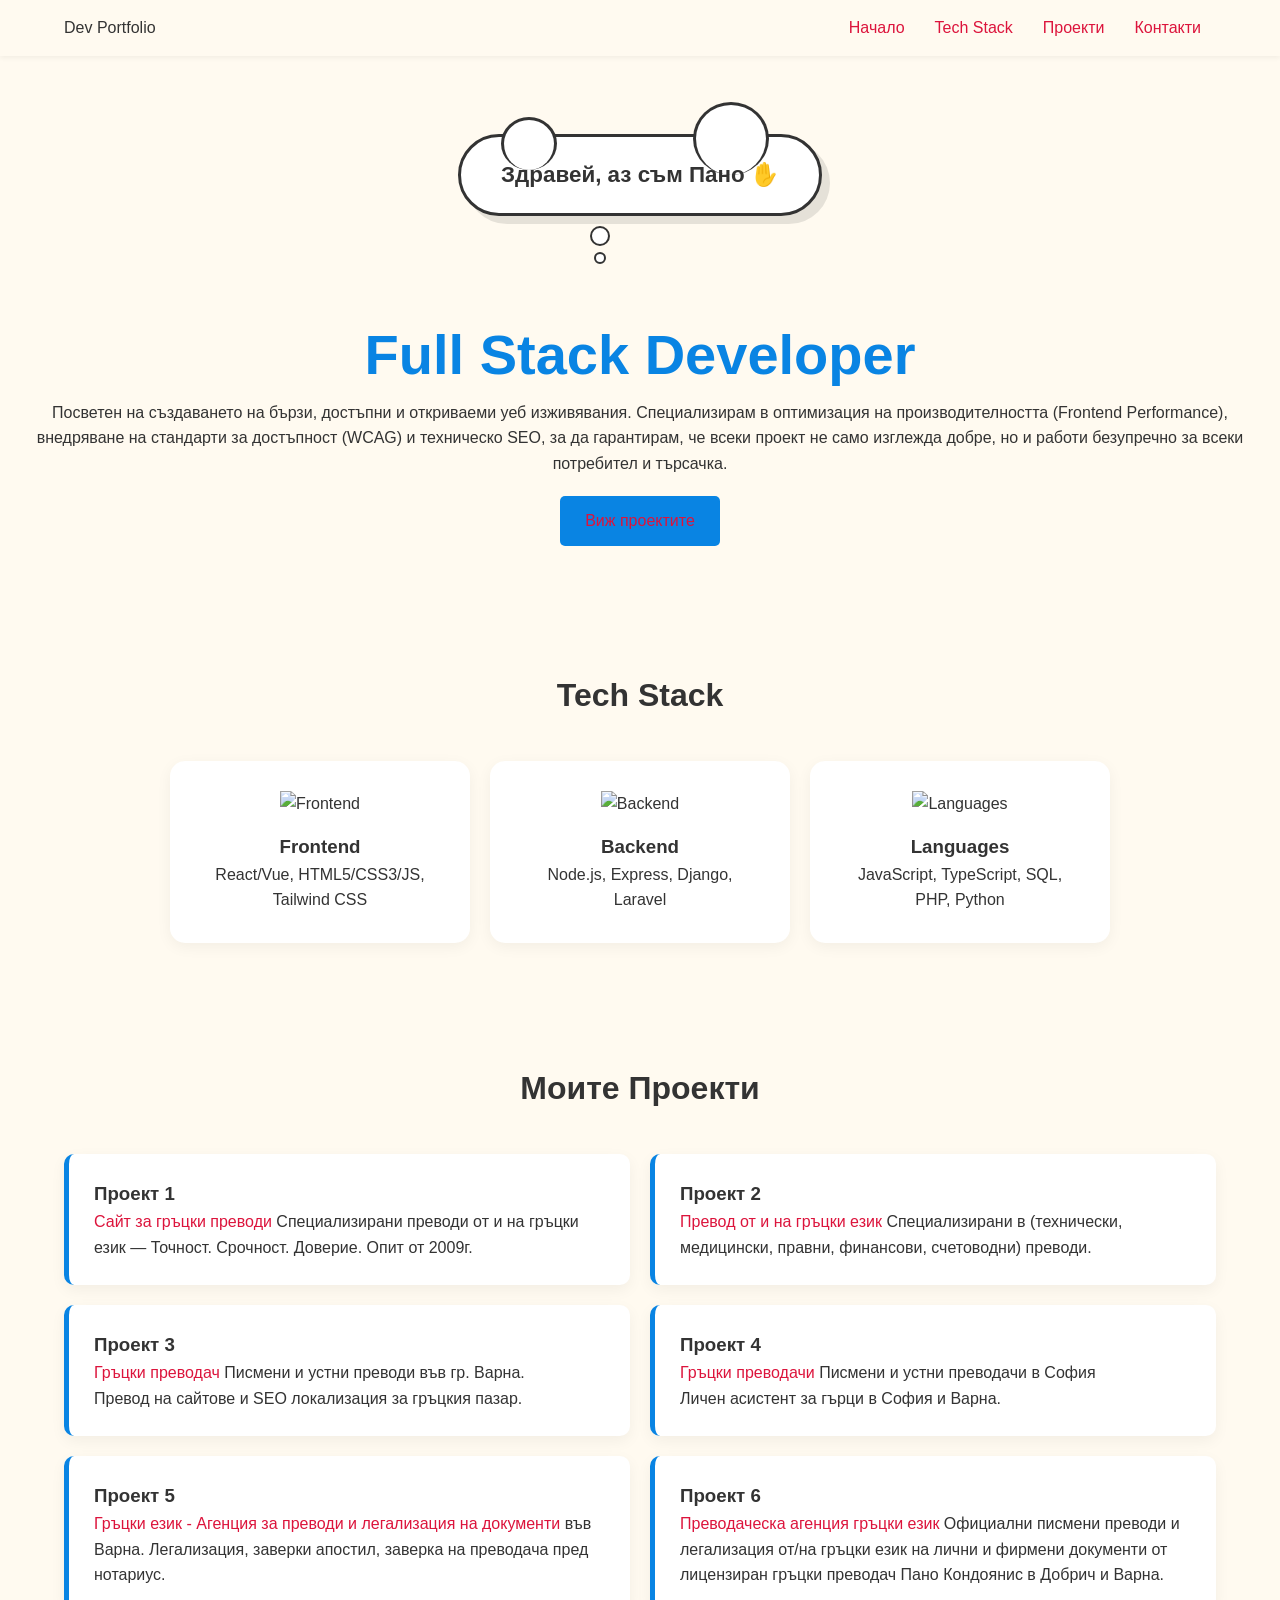
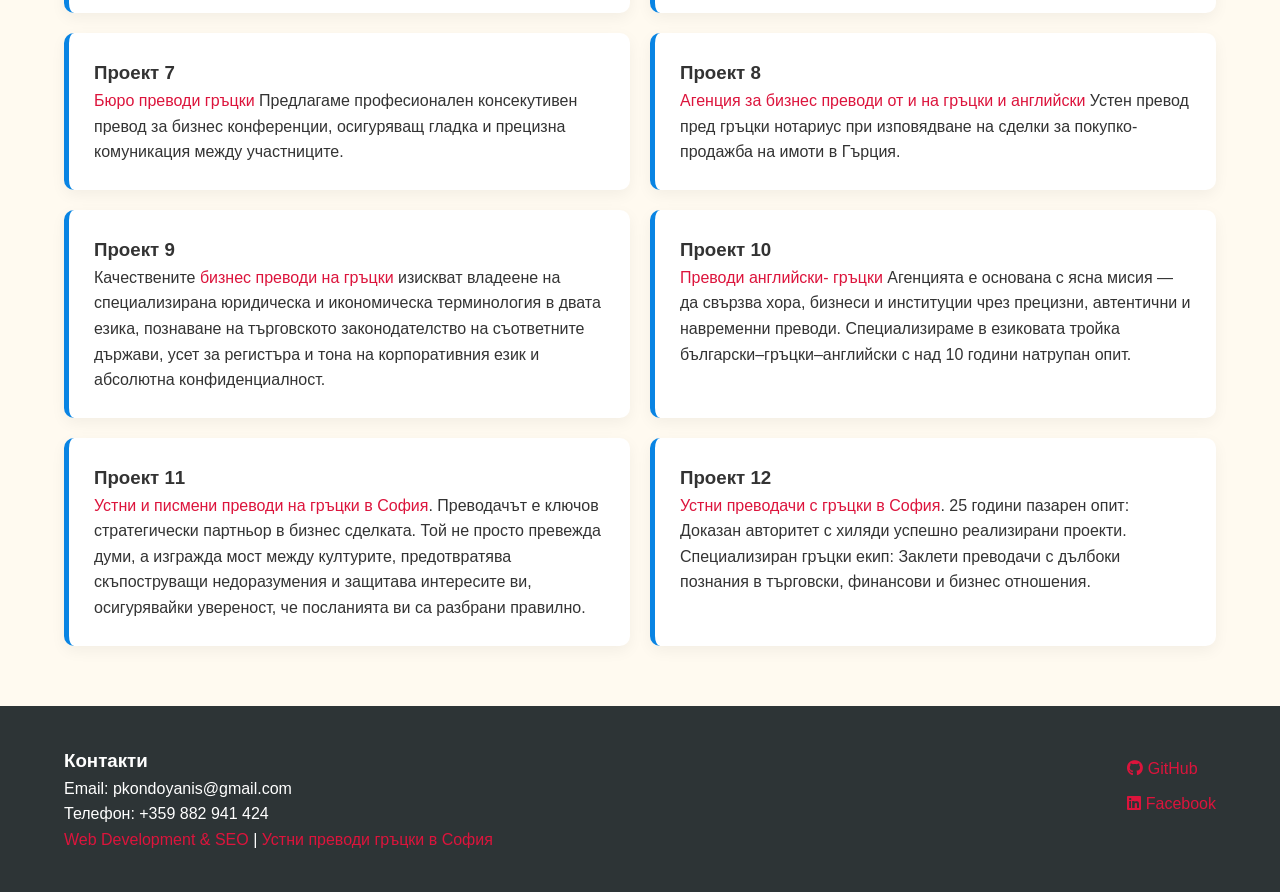
==== commit cc12aa7c: "Revise project 12 details in index.html Updated project 12 description to include market experience " ====
--- a/index.html
+++ b/index.html
@@ -78,7 +78,7 @@
             <div class="project-card"><h3>Проект 9</h3><p>Качествените <a href="https://prevodi.elpak.net/" target="_blank">бизнес преводи на гръцки</a> изискват владеене на специализирана юридическа и икономическа терминология в двата езика, познаване на търговското законодателство на съответните държави, усет за регистъра и тона на корпоративния език и абсолютна конфиденциалност.</p></div>
             <div class="project-card"><h3>Проект 10</h3><p><a href="https://prevodi-trilingva-dqwbg82.gamma.site/" target="_blank">Преводи английски- гръцки</a> Агенцията е основана с ясна мисия — да свързва хора, бизнеси и институции чрез прецизни, автентични и навременни преводи. Специализираме в езиковата тройка български–гръцки–английски с над 10 години натрупан опит. </p></div>
             <div class="project-card"><h3>Проект 11</h3><p> <a href="https://prevodi.vip/" target="_blank">Устни и писмени преводи на гръцки в София</a>. Преводачът е ключов стратегически партньор в бизнес сделката. Той не просто превежда думи, а изгражда мост между културите, предотвратява скъпоструващи недоразумения и защитава интересите ви, осигурявайки увереност, че посланията ви са разбрани правилно. </p></div>
-            <div class="project-card"><h3>Проект 12</h3><p><a href="https://greek-prevodi.techboxood.workers.dev/" target="_blank">Устни преводачи с гръцки в София</a>. Осигуряваме високопрофесионални устни преводи от и на гръцки език в София, които гарантират безпрепятствена и ефективна бизнес комуникация в реално време. Нашата цел е да осигурим гладък диалог без езикови бариери, превръщайки преговорите с Вашите гръцки партньори в сигурна основа за успешни дългосрочни партньорства.</p>
+            <div class="project-card"><h3>Проект 12</h3><p><a href="https://greek-prevodi.techboxood.workers.dev/" target="_blank">Устни преводачи с гръцки в София</a>. 25 години пазарен опит: Доказан авторитет с хиляди успешно реализирани проекти. Специализиран гръцки екип: Заклети преводачи с дълбоки познания в търговски, финансови и бизнес отношения.</p>
                 </div>
     </section>
 
